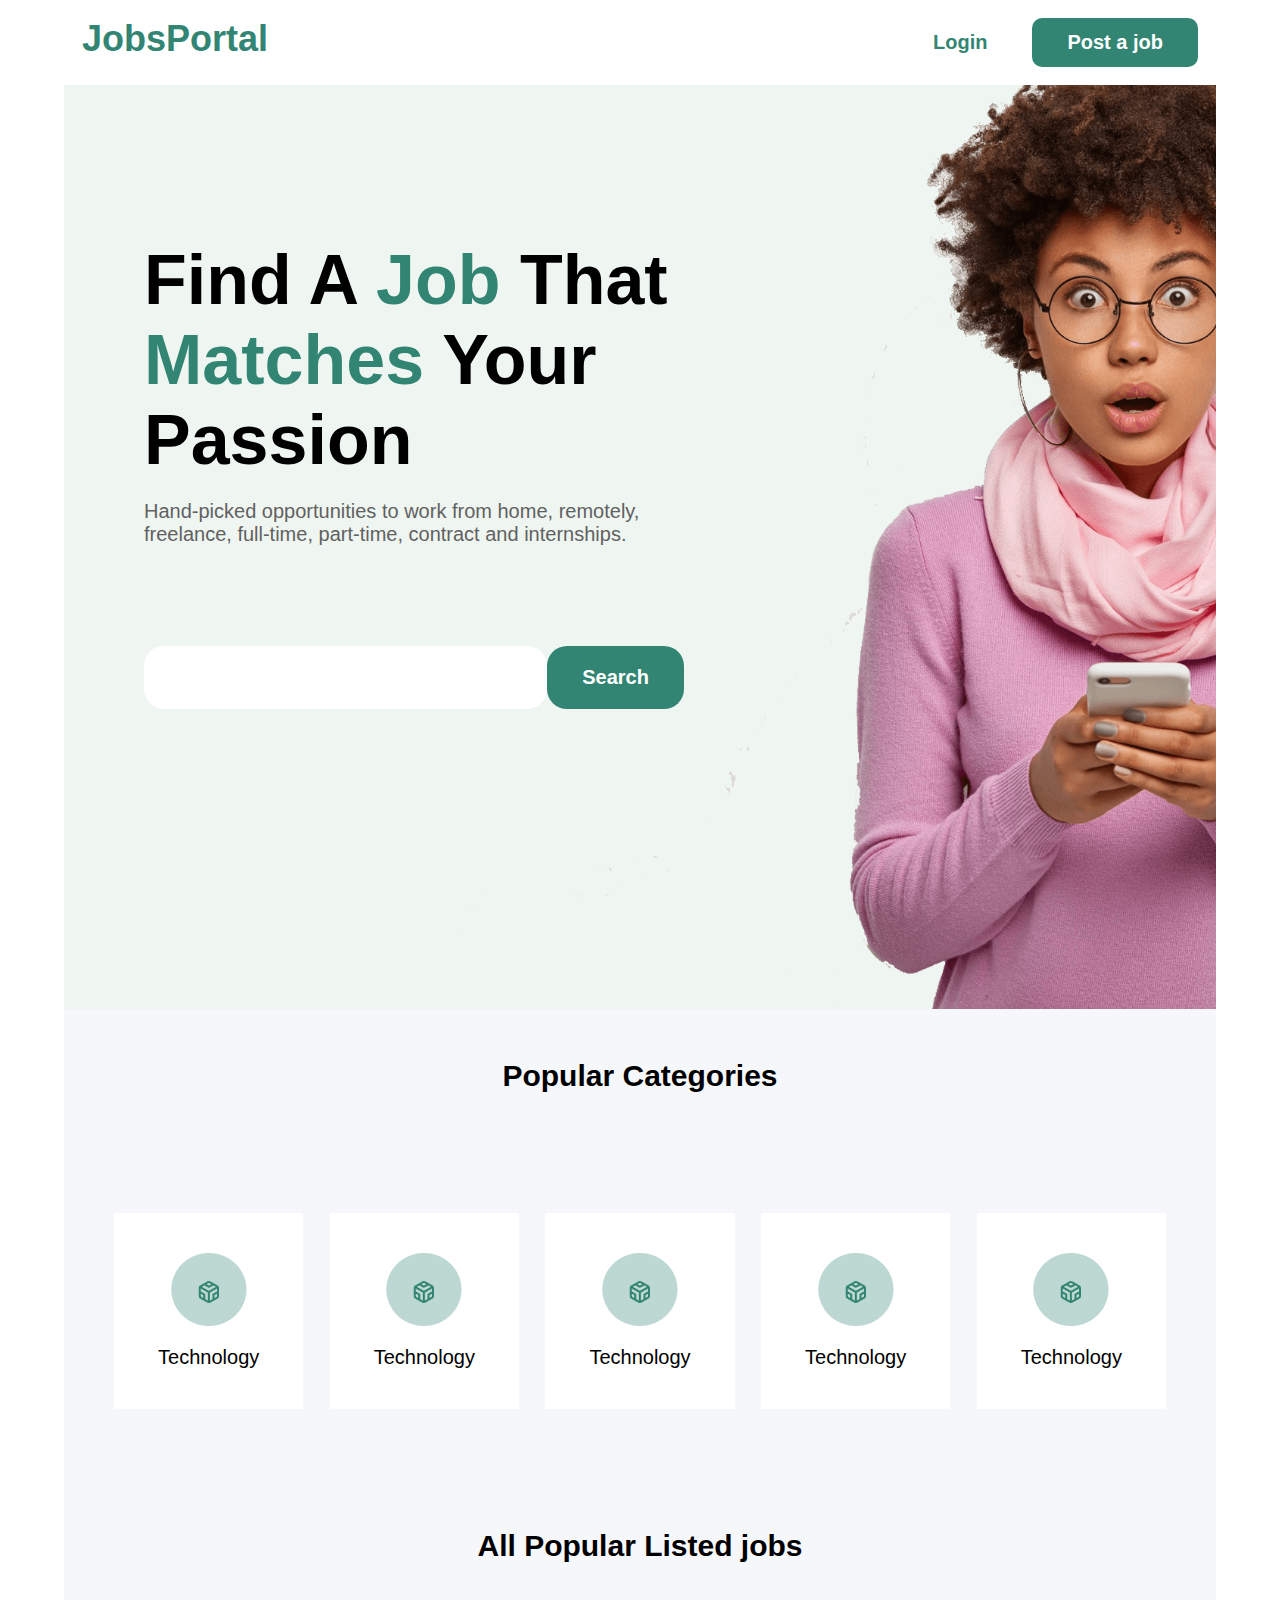
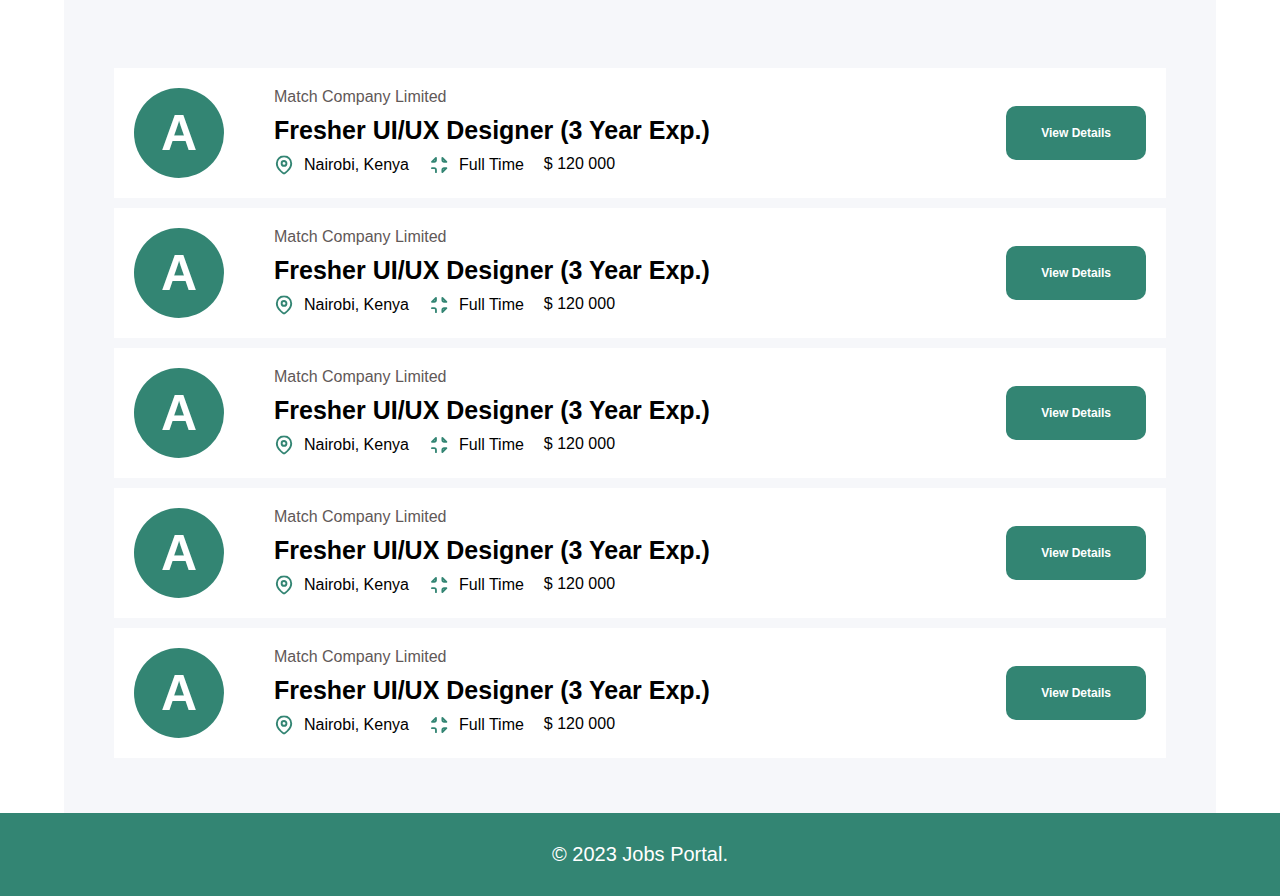
==== index.html @ bf5370c1 "initial commit and home page" ====
<!DOCTYPE html>
<html lang="en">
  <head>
    <meta charset="UTF-8" />
    <meta name="viewport" content="width=device-width, initial-scale=1.0" />
    <link rel="stylesheet" href="style.css" />
    <title>Job Portal</title>
  </head>
  <body>
    <!-- NAV -->
    <nav>
      <a href="#" class="navTitle">JobsPortal</a>
      <div class="navButtons">
        <button class="navButton login">Login</button>
        <button class="navButton addJob">Post a job</button>
      </div>
    </nav>
    <!-- Main Screen -->
    <section class="mainScreen">
      <div class="descriptionMain">
        <h1 class="mainH1">
          Find A <span>Job</span> That <span>Matches</span> Your Passion
        </h1>
        <p class="mainP">
          Hand-picked opportunities to work from home, remotely, freelance,
          full-time, part-time, contract and internships.
        </p>
        <div class="searchBar">
          <input type="text" />
          <button>Search</button>
        </div>
      </div>
    </section>

    <!-- Popular Categories -->

    <section class="popularCategories">
      <h2>Popular Categories</h2>
      <div class="categories">
        <div class="category">
          <img src="./pictures/categoryLogo.png" alt="category logo" />
          <p>Technology</p>
        </div>
        <div class="category">
          <img src="./pictures/categoryLogo.png" alt="category logo" />
          <p>Technology</p>
        </div>
        <div class="category">
          <img src="./pictures/categoryLogo.png" alt="category logo" />
          <p>Technology</p>
        </div>
        <div class="category">
          <img src="./pictures/categoryLogo.png" alt="category logo" />
          <p>Technology</p>
        </div>
        <div class="category">
          <img src="./pictures/categoryLogo.png" alt="category logo" />
          <p>Technology</p>
        </div>
      </div>
    </section>

    <!-- Popular jobs -->

    <section class="popularJobs">
      <h2>All Popular Listed jobs</h2>
      <div class="jobs">
        <div class="job">
          <div class="jobMainElements">
            <div class="jobLogo">
              <p class="logoSymbol">A</p>
            </div>
            <div class="jobDescription">
              <p>Match Company Limited</p>
              <h3>Fresher UI/UX Designer (3 Year Exp.)</h3>
              <div class="jobDetails">
                <div class="jobLocation">
                  <img
                    class="smalIcon"
                    src="./pictures/jobLocation.svg"
                    alt="job location"
                  />
                  <p>Nairobi, Kenya</p>
                </div>
                <div class="jobType">
                  <img
                    class="smalIcon"
                    src="./pictures/jobTypeIcon.svg"
                    alt="job type icon"
                  />
                  <p>Full Time</p>
                </div>
                <p class="jobEarning">$ 120 000</p>
              </div>
            </div>
          </div>
          <button class="jobButton">View Details</button>
        </div>
        <div class="job">
          <div class="jobMainElements">
            <div class="jobLogo">
              <p class="logoSymbol">A</p>
            </div>
            <div class="jobDescription">
              <p>Match Company Limited</p>
              <h3>Fresher UI/UX Designer (3 Year Exp.)</h3>
              <div class="jobDetails">
                <div class="jobLocation">
                  <img
                    class="smalIcon"
                    src="./pictures/jobLocation.svg"
                    alt="job location"
                  />
                  <p>Nairobi, Kenya</p>
                </div>
                <div class="jobType">
                  <img
                    class="smalIcon"
                    src="./pictures/jobTypeIcon.svg"
                    alt="job type icon"
                  />
                  <p>Full Time</p>
                </div>
                <p class="jobEarning">$ 120 000</p>
              </div>
            </div>
          </div>
          <button class="jobButton">View Details</button>
        </div>
        <div class="job">
          <div class="jobMainElements">
            <div class="jobLogo">
              <p class="logoSymbol">A</p>
            </div>
            <div class="jobDescription">
              <p>Match Company Limited</p>
              <h3>Fresher UI/UX Designer (3 Year Exp.)</h3>
              <div class="jobDetails">
                <div class="jobLocation">
                  <img
                    class="smalIcon"
                    src="./pictures/jobLocation.svg"
                    alt="job location"
                  />
                  <p>Nairobi, Kenya</p>
                </div>
                <div class="jobType">
                  <img
                    class="smalIcon"
                    src="./pictures/jobTypeIcon.svg"
                    alt="job type icon"
                  />
                  <p>Full Time</p>
                </div>
                <p class="jobEarning">$ 120 000</p>
              </div>
            </div>
          </div>
          <button class="jobButton">View Details</button>
        </div>
        <div class="job">
          <div class="jobMainElements">
            <div class="jobLogo">
              <p class="logoSymbol">A</p>
            </div>
            <div class="jobDescription">
              <p>Match Company Limited</p>
              <h3>Fresher UI/UX Designer (3 Year Exp.)</h3>
              <div class="jobDetails">
                <div class="jobLocation">
                  <img
                    class="smalIcon"
                    src="./pictures/jobLocation.svg"
                    alt="job location"
                  />
                  <p>Nairobi, Kenya</p>
                </div>
                <div class="jobType">
                  <img
                    class="smalIcon"
                    src="./pictures/jobTypeIcon.svg"
                    alt="job type icon"
                  />
                  <p>Full Time</p>
                </div>
                <p class="jobEarning">$ 120 000</p>
              </div>
            </div>
          </div>
          <button class="jobButton">View Details</button>
        </div>
        <div class="job">
          <div class="jobMainElements">
            <div class="jobLogo">
              <p class="logoSymbol">A</p>
            </div>
            <div class="jobDescription">
              <p>Match Company Limited</p>
              <h3>Fresher UI/UX Designer (3 Year Exp.)</h3>
              <div class="jobDetails">
                <div class="jobLocation">
                  <img
                    class="smalIcon"
                    src="./pictures/jobLocation.svg"
                    alt="job location"
                  />
                  <p>Nairobi, Kenya</p>
                </div>
                <div class="jobType">
                  <img
                    class="smalIcon"
                    src="./pictures/jobTypeIcon.svg"
                    alt="job type icon"
                  />
                  <p>Full Time</p>
                </div>
                <p class="jobEarning">$ 120 000</p>
              </div>
            </div>
          </div>
          <button class="jobButton">View Details</button>
        </div>
      </div>
    </section>

    <!-- Foot -->

    <section class="foot">
      <p>© 2023 Jobs Portal.</p>
    </section>
  </body>
</html>
---- style.css ----
* {
  margin: 0;
  padding: 0;
  box-sizing: border-box;
  font-family: Arial, "Helvetica Neue", Helvetica, sans-serif;
}

body {
  display: flex;
  flex-direction: column;
  align-items: center;
  width: 90vw;
  max-width: 1400px;
  margin: 0 auto;
  overflow-x: hidden;
}

/* Navbar */
nav {
  display: flex;
  position: absolute;
  width: 90vw;
  max-width: 1400px;
  background-color: #fff;
  top: 0;
  margin: 0px auto;
  padding: 18px;
  justify-content: space-between;
}

.navTitle {
  font-family: Arial, "Helvetica Neue", Helvetica, sans-serif;
  font-weight: 800;
  text-decoration: none;
  color: #338573;
  font-size: 36px;
}

.navButtons {
  display: flex;
  align-items: center;
  justify-content: space-between;
}

.navButton {
  margin-left: 10px;
  border: none;
  border-radius: 10px;
  padding: 13px 35px;
  font-size: 20px;
  font-weight: 700;
  cursor: pointer;
}

.login {
  color: #338573;
  background-color: #fff;
  transition: 0.3s;
}

.login:hover {
  color: #fff;
  background-color: #338573;
}

.addJob {
  color: #fff;
  background-color: #338573;
  transition: 0.3s;
}
.addJob:hover {
  color: #338573;
  background-color: #fff;
}

/* Main Screen */

.mainScreen {
  width: 100%;
  display: flex;
  flex-direction: column;
  background-color: #eff6f2;
  padding-top: 100px;
  background-image: url(./pictures/mainBannerImage.png);
  background-size: cover;
}

.descriptionMain {
  width: 50%;
  margin-top: 140px;
  margin-left: 80px;
}

.mainH1 {
  font-size: 70px;
  font-weight: 800;
  margin-bottom: 20px;
}

.mainH1 span {
  color: #338573;
}

.mainP {
  color: #616161;
  font-size: 20px;
  margin-bottom: 100px;
}

.searchBar {
  display: flex;
  flex-direction: row;
  width: 100%;
  margin-bottom: 300px;
}
.searchBar input {
  border: none;
  width: 70%;
  font-size: 20px;
  padding: 20px;
  border-radius: 20px;
}

.searchBar button {
  border: none;
  border-radius: 20px;
  padding: 13px 35px;
  font-size: 20px;
  font-weight: 700;
  cursor: pointer;
  color: #fff;
  background-color: #338573;
}

/* Popular Categories */

.popularCategories {
  display: flex;
  flex-direction: column;
  width: 100%;
  align-items: center;
  background-color: #f6f7fa;
}

.popularCategories h2 {
  font-size: 30px;
  font-weight: 600;
  margin-top: 50px;
  margin-bottom: 50px;
}

.categories {
  display: flex;
  flex-direction: row;
  align-items: center;
  width: 100%;
  flex-wrap: wrap;
  justify-content: space-between;
  padding: 50px;
}

.category {
  display: flex;
  flex-direction: column;
  align-items: center;
  background: #fff;
  width: 18%;
  margin: 20px 0;
  padding: 20px;
  cursor: pointer;
  transition: 0.3s;
}

.category:hover {
  transform: scale(1.1);
}

.category img {
  padding: 20px;
}

.category p {
  font-size: 20px;
  font-weight: 600px;
  padding-bottom: 20px;
}

/* Popular jobs */

.popularJobs {
  display: flex;
  flex-direction: column;
  width: 100%;
  align-items: center;
  background-color: #f6f7fa;
}

.popularJobs h2 {
  font-size: 30px;
  font-weight: 600;
  margin-top: 50px;
  margin-bottom: 50px;
}

.jobs {
  display: flex;
  flex-direction: row;
  align-items: center;
  width: 100%;
  flex-wrap: wrap;
  justify-content: space-between;
  padding: 50px;
}

.job {
  display: flex;
  flex-direction: row;
  align-items: center;
  justify-content: space-between;
  background: #fff;
  width: 100%;
  margin: 5px 0;
  padding: 20px;
  transition: 0.3s;
}

.job:hover {
  transform: scale(1.05);
}

.jobMainElements {
  display: flex;
  flex-direction: row;
  width: 80%;
}

.jobLogo {
  display: flex;
  flex-direction: column;
  align-items: center;
  justify-content: center;
  width: 20%;
  max-width: 90px;
  aspect-ratio: 1;
  background-color: #338573;
  border-radius: 50%;
  margin-right: 50px;
}

.jobLogo p {
  font-size: 50px;
  color: #fff;
  font-weight: 700;
}

.jobDescription {
  display: flex;
  flex-direction: column;
  width: 80%;
}

.jobDescription p {
  color: #5f5858;
  font-size: 16px;
  font-weight: 400;
}

.jobDescription h3 {
  font-size: 25px;
  font-weight: 600;
  margin-bottom: 10px;
  margin-top: 10px;
}

.jobDetails {
  display: flex;
  flex-direction: row;
}

.jobLocation {
  display: flex;
  flex-direction: row;
  margin-right: 20px;
  align-items: center;
}

.jobLocation p {
  margin-left: 10px;
  color: black;
}

.smalIcon {
  width: 20px;
  height: 20px;
}

.jobType {
  display: flex;
  flex-direction: row;
  margin-right: 20px;
  align-items: center;
}

.jobType p {
  margin-left: 10px;
  color: black;
}

p.jobEarning {
  color: black;
}

.jobButton {
  border: none;
  border-radius: 10px;
  padding: 20px 35px;
  font-size: 12px;
  font-weight: 700;
  cursor: pointer;
  color: #fff;
  background-color: #338573;
  transition: 0.3s;
}
.jobButton:hover {
  color: #338573;
  background-color: #fff;
}

/* Foot */

.foot {
  display: flex;
  flex-direction: column;
  align-items: center;
  justify-content: center;
  background-color: #338573;
  width: 100vw;
}

.foot p {
  font-size: 20px;
  color: #fff;
  font-weight: 400;
  padding: 30px;
}
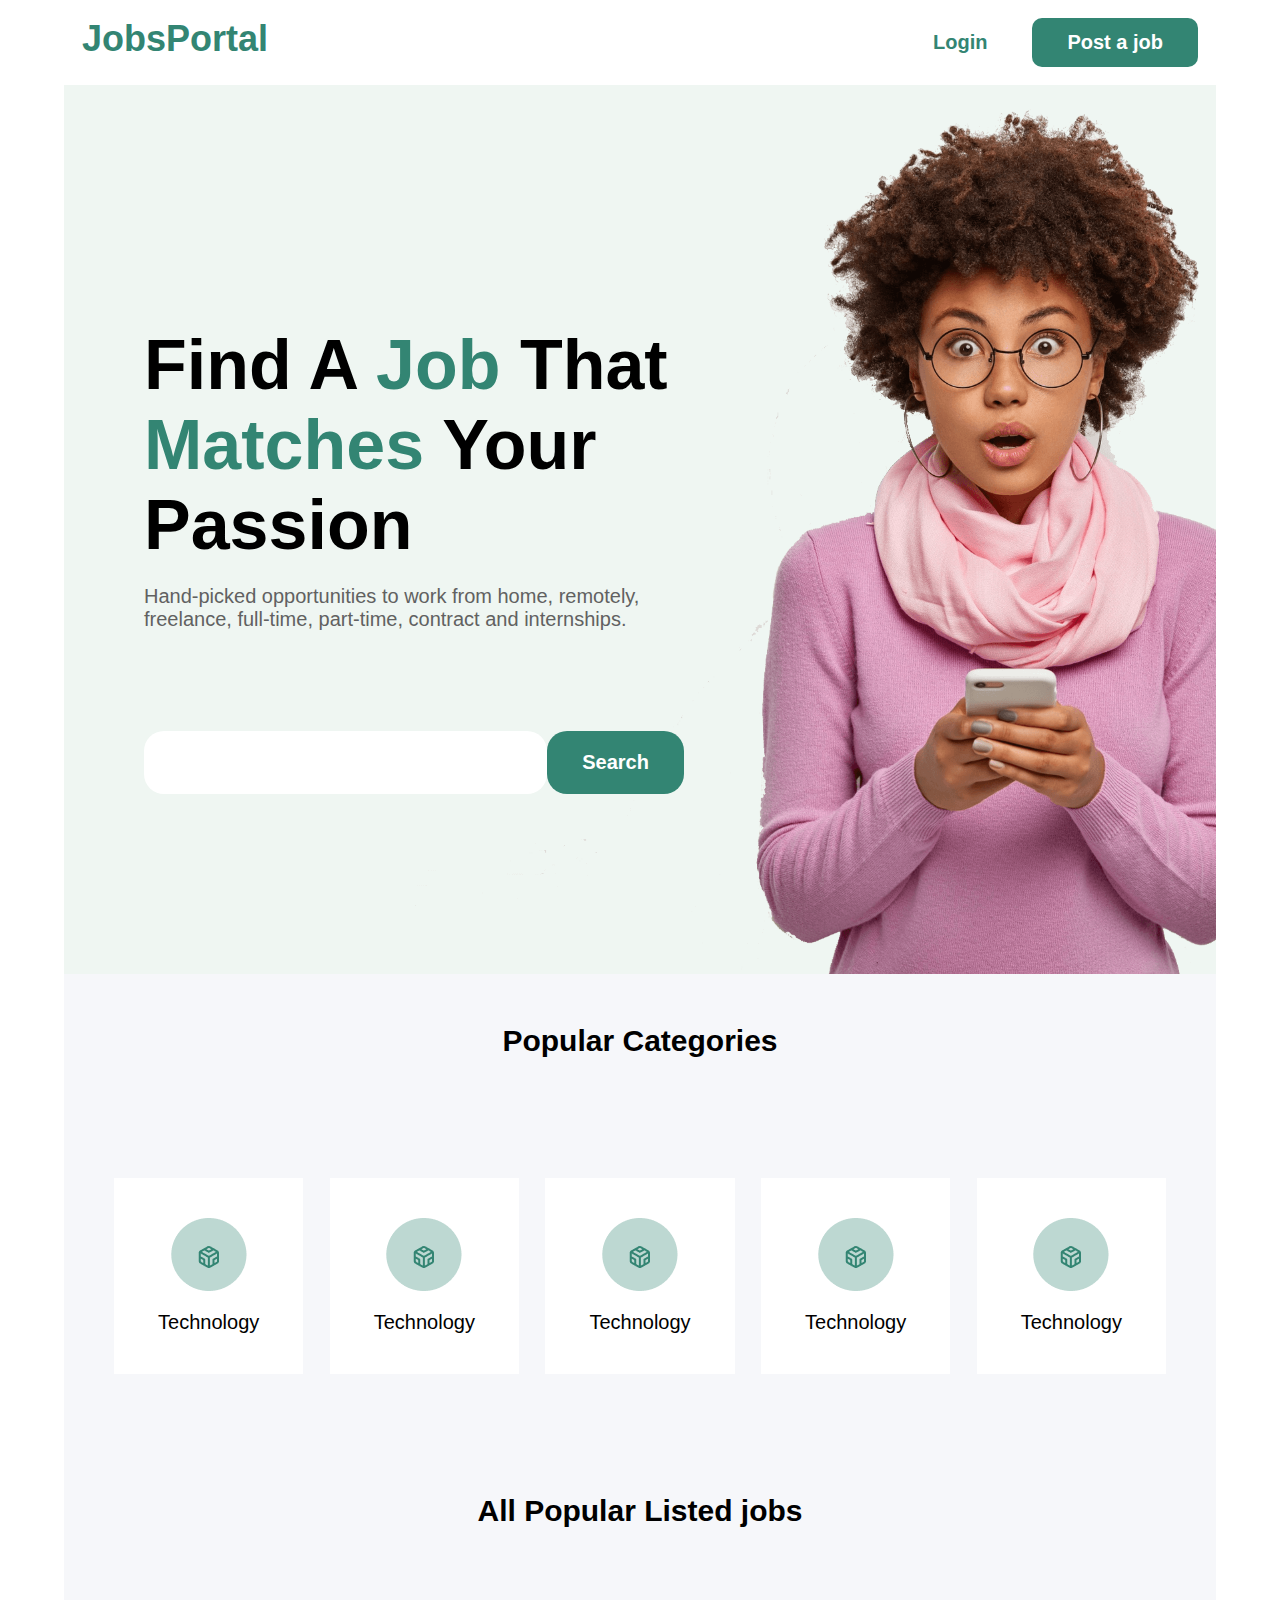
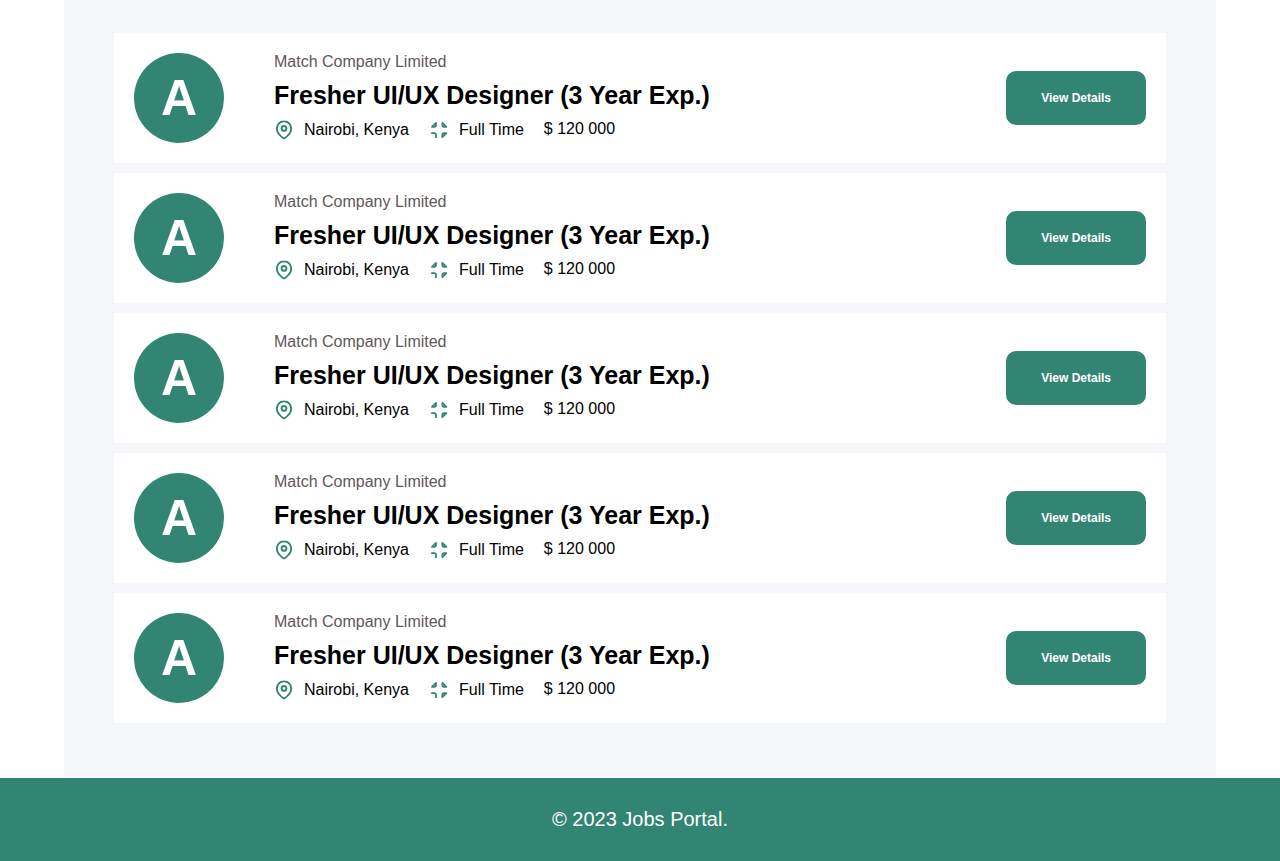
==== commit 3674183f: "add job page" ====
--- a/index.html
+++ b/index.html
@@ -3,13 +3,13 @@
   <head>
     <meta charset="UTF-8" />
     <meta name="viewport" content="width=device-width, initial-scale=1.0" />
-    <link rel="stylesheet" href="style.css" />
+    <link rel="stylesheet" href="./styles/style.css" />
     <title>Job Portal</title>
   </head>
   <body>
     <!-- NAV -->
     <nav>
-      <a href="#" class="navTitle">JobsPortal</a>
+      <a href="./index.html" class="navTitle">JobsPortal</a>
       <div class="navButtons">
         <button class="navButton login">Login</button>
         <button class="navButton addJob">Post a job</button>
@@ -94,7 +94,9 @@
               </div>
             </div>
           </div>
-          <button class="jobButton">View Details</button>
+          <a href="./pages/jobPage.html"
+            ><button class="jobButton">View Details</button></a
+          >
         </div>
         <div class="job">
           <div class="jobMainElements">
--- a/styles/style.css
+++ b/styles/style.css
@@ -0,0 +1,343 @@
+* {
+  margin: 0;
+  padding: 0;
+  box-sizing: border-box;
+  font-family: Arial, "Helvetica Neue", Helvetica, sans-serif;
+}
+
+body {
+  display: flex;
+  flex-direction: column;
+  align-items: center;
+  width: 90vw;
+  max-width: 1400px;
+  margin: 0 auto;
+  overflow-x: hidden;
+}
+
+/* Navbar */
+nav {
+  display: flex;
+  width: 90vw;
+  max-width: 1400px;
+  background-color: #fff;
+  margin: 0px auto;
+  padding: 18px;
+  justify-content: space-between;
+}
+
+.navTitle {
+  font-family: Arial, "Helvetica Neue", Helvetica, sans-serif;
+  font-weight: 800;
+  text-decoration: none;
+  color: #338573;
+  font-size: 36px;
+}
+
+.navButtons {
+  display: flex;
+  align-items: center;
+  justify-content: space-between;
+}
+
+.navButton {
+  margin-left: 10px;
+  border: none;
+  border-radius: 10px;
+  padding: 13px 35px;
+  font-size: 20px;
+  font-weight: 700;
+  cursor: pointer;
+}
+
+.login {
+  color: #338573;
+  background-color: #fff;
+  transition: 0.3s;
+}
+
+.login:hover {
+  color: #fff;
+  background-color: #338573;
+}
+
+.addJob {
+  color: #fff;
+  background-color: #338573;
+  transition: 0.3s;
+}
+.addJob:hover {
+  color: #338573;
+  background-color: #fff;
+}
+
+/* Main Screen */
+
+.mainScreen {
+  width: 100%;
+  display: flex;
+  flex-direction: column;
+  background-color: #eff6f2;
+  padding-top: 100px;
+  background-image: url(../pictures/mainBannerImage.png);
+  background-size: cover;
+}
+
+.descriptionMain {
+  width: 50%;
+  margin-top: 140px;
+  margin-left: 80px;
+}
+
+.mainH1 {
+  font-size: 70px;
+  font-weight: 800;
+  margin-bottom: 20px;
+}
+
+.mainH1 span {
+  color: #338573;
+}
+
+.mainP {
+  color: #616161;
+  font-size: 20px;
+  margin-bottom: 100px;
+}
+
+.searchBar {
+  display: flex;
+  flex-direction: row;
+  width: 100%;
+  margin-bottom: 180px;
+}
+.searchBar input {
+  border: none;
+  width: 70%;
+  font-size: 20px;
+  padding: 20px;
+  border-radius: 20px;
+}
+
+.searchBar button {
+  border: none;
+  border-radius: 20px;
+  padding: 13px 35px;
+  font-size: 20px;
+  font-weight: 700;
+  cursor: pointer;
+  color: #fff;
+  background-color: #338573;
+}
+
+/* Popular Categories */
+
+.popularCategories {
+  display: flex;
+  flex-direction: column;
+  width: 100%;
+  align-items: center;
+  background-color: #f6f7fa;
+}
+
+.popularCategories h2 {
+  font-size: 30px;
+  font-weight: 600;
+  margin-top: 50px;
+  margin-bottom: 50px;
+}
+
+.categories {
+  display: flex;
+  flex-direction: row;
+  align-items: center;
+  width: 100%;
+  flex-wrap: wrap;
+  justify-content: space-between;
+  padding: 50px;
+}
+
+.category {
+  display: flex;
+  flex-direction: column;
+  align-items: center;
+  background: #fff;
+  width: 18%;
+  margin: 20px 0;
+  padding: 20px;
+  cursor: pointer;
+  transition: 0.3s;
+}
+
+.category:hover {
+  transform: scale(1.1);
+}
+
+.category img {
+  padding: 20px;
+}
+
+.category p {
+  font-size: 20px;
+  font-weight: 600px;
+  padding-bottom: 20px;
+}
+
+/* Popular jobs */
+
+.popularJobs {
+  display: flex;
+  flex-direction: column;
+  width: 100%;
+  align-items: center;
+  background-color: #f6f7fa;
+}
+
+.popularJobs h2 {
+  font-size: 30px;
+  font-weight: 600;
+  margin-top: 50px;
+  margin-bottom: 50px;
+}
+
+.jobs {
+  display: flex;
+  flex-direction: row;
+  align-items: center;
+  width: 100%;
+  flex-wrap: wrap;
+  justify-content: space-between;
+  padding: 50px;
+}
+
+.job {
+  display: flex;
+  flex-direction: row;
+  align-items: center;
+  justify-content: space-between;
+  background: #fff;
+  width: 100%;
+  margin: 5px 0;
+  padding: 20px;
+  transition: 0.3s;
+}
+
+.job:hover {
+  transform: scale(1.05);
+}
+
+.jobMainElements {
+  display: flex;
+  flex-direction: row;
+  width: 80%;
+}
+
+.jobLogo {
+  display: flex;
+  flex-direction: column;
+  align-items: center;
+  justify-content: center;
+  width: 20%;
+  max-width: 90px;
+  aspect-ratio: 1;
+  background-color: #338573;
+  border-radius: 50%;
+  margin-right: 50px;
+}
+
+.jobLogo p {
+  font-size: 50px;
+  color: #fff;
+  font-weight: 700;
+}
+
+.jobDescription {
+  display: flex;
+  flex-direction: column;
+  width: 80%;
+}
+
+.jobDescription p {
+  color: #5f5858;
+  font-size: 16px;
+  font-weight: 400;
+}
+
+.jobDescription h3 {
+  font-size: 25px;
+  font-weight: 600;
+  margin-bottom: 10px;
+  margin-top: 10px;
+}
+
+.jobDetails {
+  display: flex;
+  flex-direction: row;
+}
+
+.jobLocation {
+  display: flex;
+  flex-direction: row;
+  margin-right: 20px;
+  align-items: center;
+}
+
+.jobLocation p {
+  margin-left: 10px;
+  color: black;
+}
+
+.smalIcon {
+  width: 20px;
+  height: 20px;
+}
+
+.jobType {
+  display: flex;
+  flex-direction: row;
+  margin-right: 20px;
+  align-items: center;
+}
+
+.jobType p {
+  margin-left: 10px;
+  color: black;
+}
+
+p.jobEarning {
+  color: black;
+}
+
+.jobButton {
+  border: none;
+  border-radius: 10px;
+  padding: 20px 35px;
+  font-size: 12px;
+  font-weight: 700;
+  cursor: pointer;
+  color: #fff;
+  background-color: #338573;
+  transition: 0.3s;
+}
+.jobButton:hover {
+  color: #338573;
+  background-color: #fff;
+}
+
+/* Foot */
+
+.foot {
+  display: flex;
+  flex-direction: column;
+  align-items: center;
+  justify-content: center;
+  background-color: #338573;
+  width: 100vw;
+}
+
+.foot p {
+  font-size: 20px;
+  color: #fff;
+  font-weight: 400;
+  padding: 30px;
+}
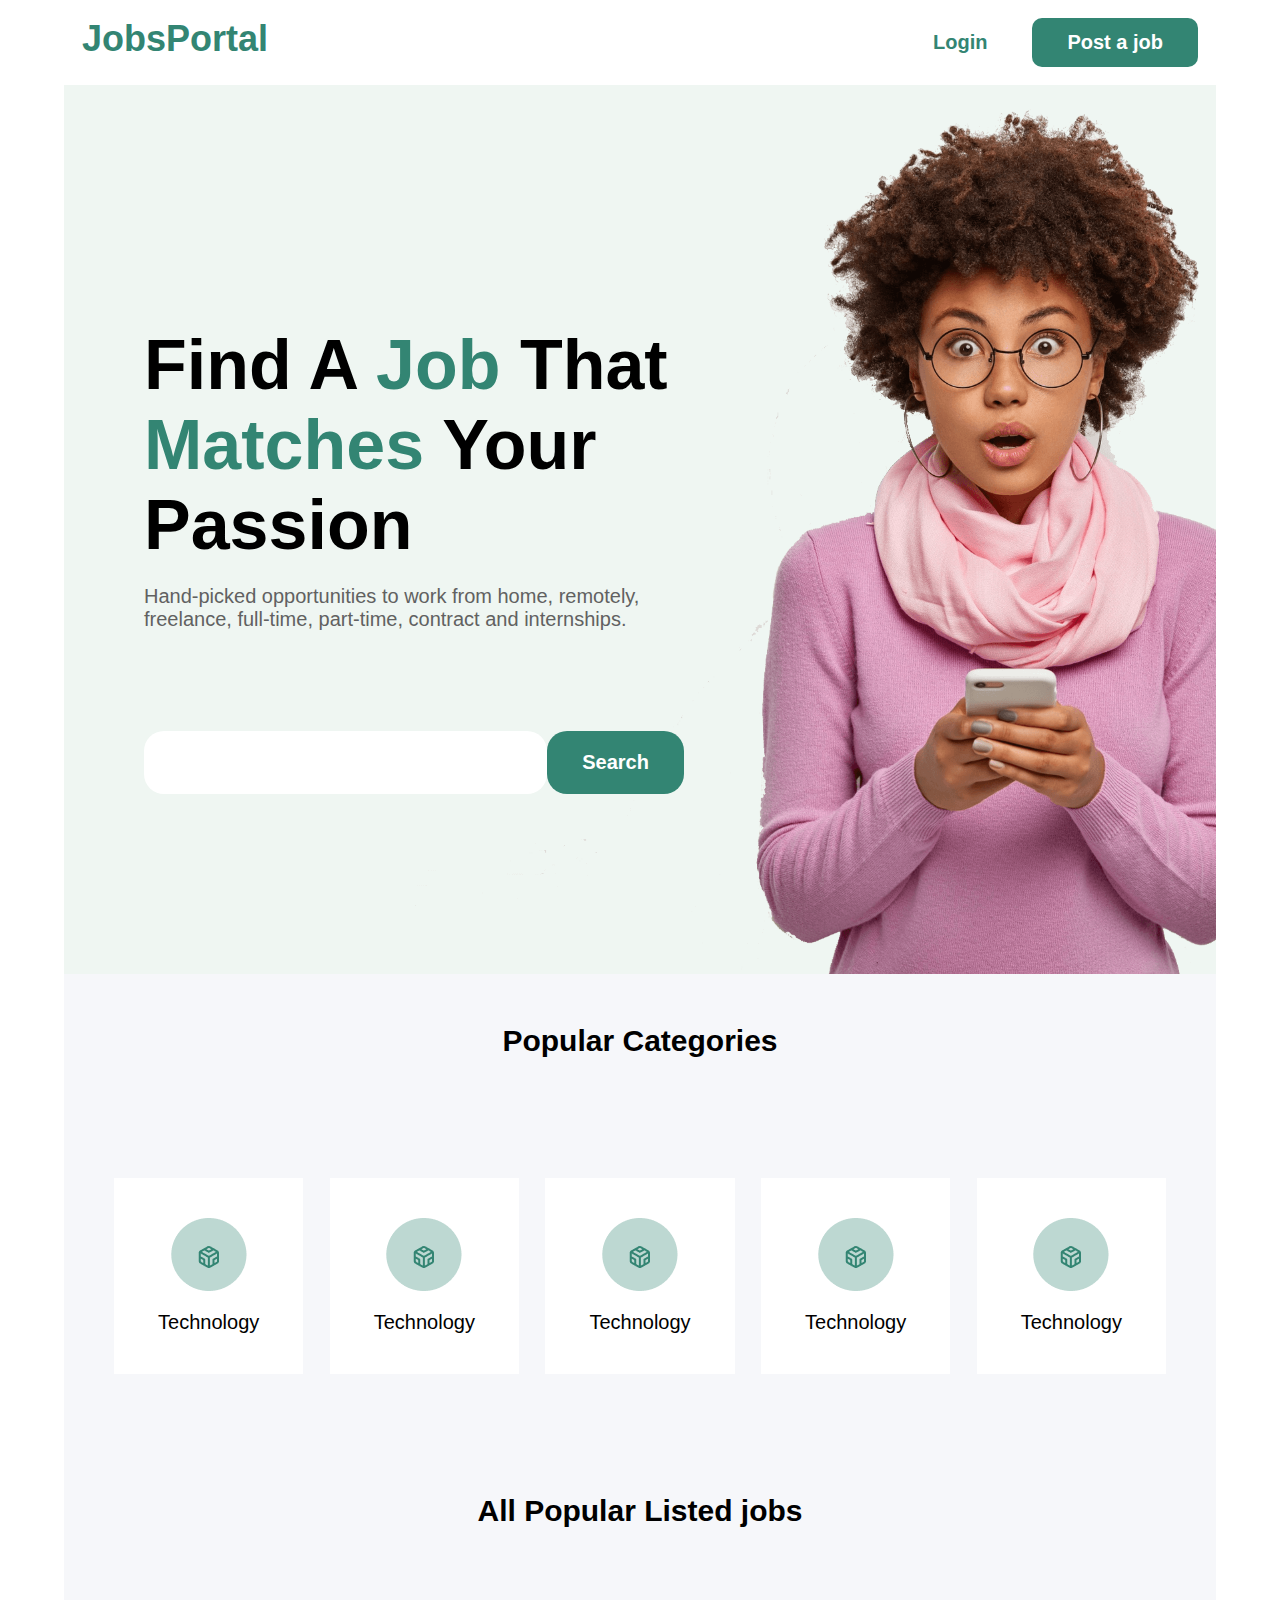
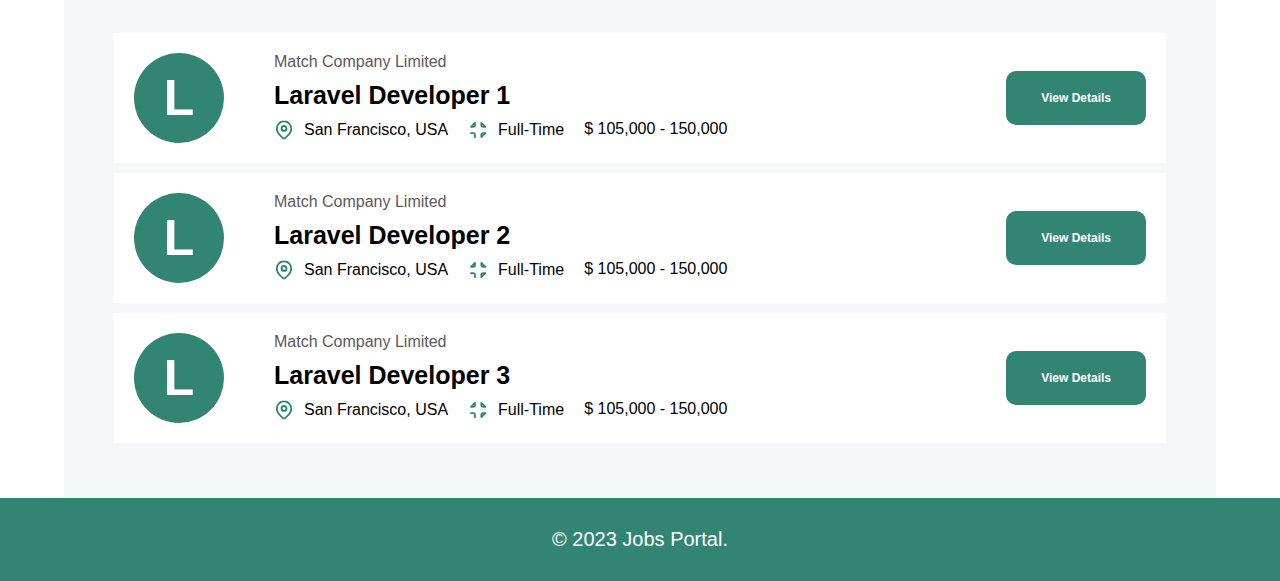
==== commit 60ff59d3: "add json file and jobs list loading script" ====
--- a/index.html
+++ b/index.html
@@ -11,8 +11,12 @@
     <nav>
       <a href="./index.html" class="navTitle">JobsPortal</a>
       <div class="navButtons">
-        <button class="navButton login">Login</button>
-        <button class="navButton addJob">Post a job</button>
+        <a href="./pages/loginPage.html"
+          ><button class="navButton login">Login</button></a
+        >
+        <a href="./pages/createJob.html"
+          ><button class="navButton addJob">Post a job</button></a
+        >
       </div>
     </nav>
     <!-- Main Screen -->
@@ -64,8 +68,8 @@
 
     <section class="popularJobs">
       <h2>All Popular Listed jobs</h2>
-      <div class="jobs">
-        <div class="job">
+      <div id="jobsOutput" class="jobs">
+        <!-- <div class="job">
           <div class="jobMainElements">
             <div class="jobLogo">
               <p class="logoSymbol">A</p>
@@ -221,7 +225,7 @@
             </div>
           </div>
           <button class="jobButton">View Details</button>
-        </div>
+        </div> -->
       </div>
     </section>
 
@@ -230,5 +234,6 @@
     <section class="foot">
       <p>© 2023 Jobs Portal.</p>
     </section>
+    <script src="./scripts/jobsList.js"></script>
   </body>
 </html>
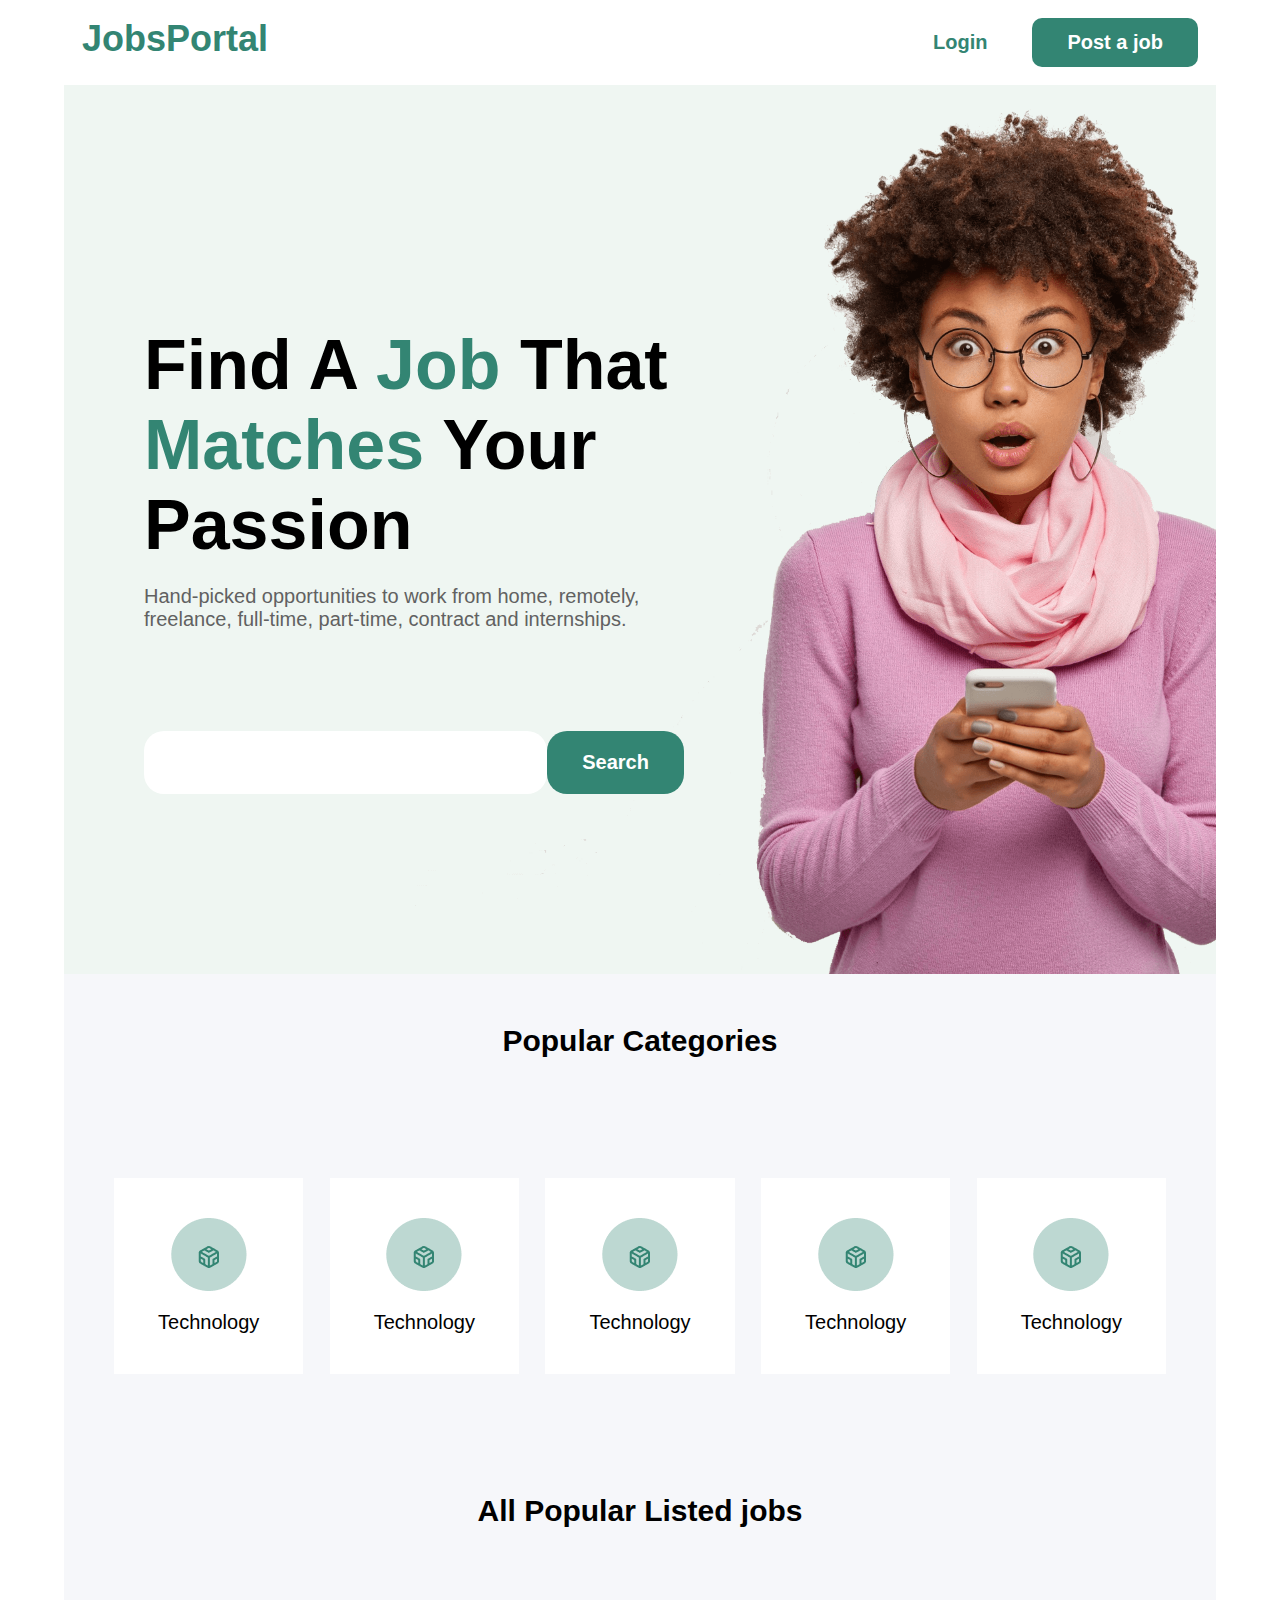
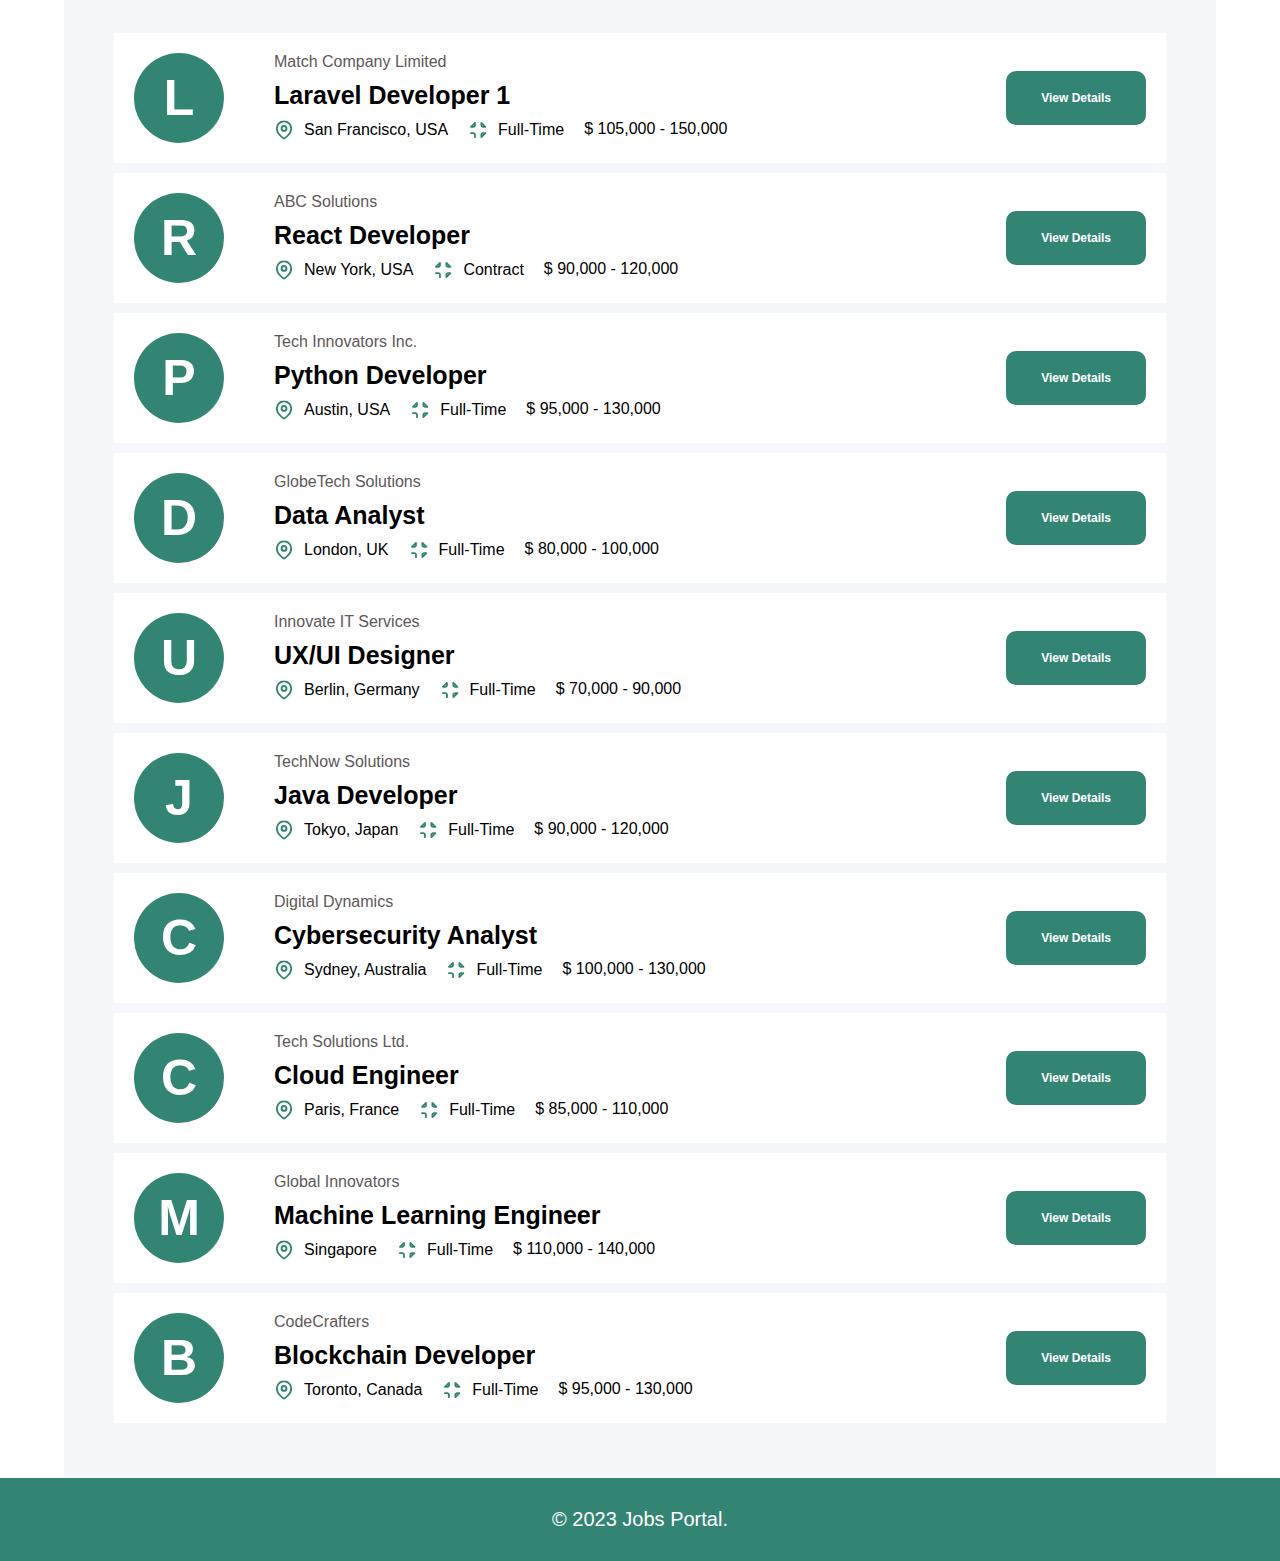
==== commit bf501167: "remove jobPage add popup" ====
--- a/index.html
+++ b/index.html
@@ -4,6 +4,7 @@
     <meta charset="UTF-8" />
     <meta name="viewport" content="width=device-width, initial-scale=1.0" />
     <link rel="stylesheet" href="./styles/style.css" />
+    <link rel="stylesheet" href="./styles/jobPopupStyles.css" />
     <title>Job Portal</title>
   </head>
   <body>
@@ -68,165 +69,20 @@
 
     <section class="popularJobs">
       <h2>All Popular Listed jobs</h2>
-      <div id="jobsOutput" class="jobs">
-        <!-- <div class="job">
-          <div class="jobMainElements">
-            <div class="jobLogo">
-              <p class="logoSymbol">A</p>
-            </div>
-            <div class="jobDescription">
-              <p>Match Company Limited</p>
-              <h3>Fresher UI/UX Designer (3 Year Exp.)</h3>
-              <div class="jobDetails">
-                <div class="jobLocation">
-                  <img
-                    class="smalIcon"
-                    src="./pictures/jobLocation.svg"
-                    alt="job location"
-                  />
-                  <p>Nairobi, Kenya</p>
-                </div>
-                <div class="jobType">
-                  <img
-                    class="smalIcon"
-                    src="./pictures/jobTypeIcon.svg"
-                    alt="job type icon"
-                  />
-                  <p>Full Time</p>
-                </div>
-                <p class="jobEarning">$ 120 000</p>
-              </div>
-            </div>
-          </div>
-          <a href="./pages/jobPage.html"
-            ><button class="jobButton">View Details</button></a
-          >
-        </div>
-        <div class="job">
-          <div class="jobMainElements">
-            <div class="jobLogo">
-              <p class="logoSymbol">A</p>
-            </div>
-            <div class="jobDescription">
-              <p>Match Company Limited</p>
-              <h3>Fresher UI/UX Designer (3 Year Exp.)</h3>
-              <div class="jobDetails">
-                <div class="jobLocation">
-                  <img
-                    class="smalIcon"
-                    src="./pictures/jobLocation.svg"
-                    alt="job location"
-                  />
-                  <p>Nairobi, Kenya</p>
-                </div>
-                <div class="jobType">
-                  <img
-                    class="smalIcon"
-                    src="./pictures/jobTypeIcon.svg"
-                    alt="job type icon"
-                  />
-                  <p>Full Time</p>
-                </div>
-                <p class="jobEarning">$ 120 000</p>
-              </div>
-            </div>
-          </div>
-          <button class="jobButton">View Details</button>
-        </div>
-        <div class="job">
-          <div class="jobMainElements">
-            <div class="jobLogo">
-              <p class="logoSymbol">A</p>
-            </div>
-            <div class="jobDescription">
-              <p>Match Company Limited</p>
-              <h3>Fresher UI/UX Designer (3 Year Exp.)</h3>
-              <div class="jobDetails">
-                <div class="jobLocation">
-                  <img
-                    class="smalIcon"
-                    src="./pictures/jobLocation.svg"
-                    alt="job location"
-                  />
-                  <p>Nairobi, Kenya</p>
-                </div>
-                <div class="jobType">
-                  <img
-                    class="smalIcon"
-                    src="./pictures/jobTypeIcon.svg"
-                    alt="job type icon"
-                  />
-                  <p>Full Time</p>
-                </div>
-                <p class="jobEarning">$ 120 000</p>
-              </div>
-            </div>
-          </div>
-          <button class="jobButton">View Details</button>
-        </div>
-        <div class="job">
-          <div class="jobMainElements">
-            <div class="jobLogo">
-              <p class="logoSymbol">A</p>
-            </div>
-            <div class="jobDescription">
-              <p>Match Company Limited</p>
-              <h3>Fresher UI/UX Designer (3 Year Exp.)</h3>
-              <div class="jobDetails">
-                <div class="jobLocation">
-                  <img
-                    class="smalIcon"
-                    src="./pictures/jobLocation.svg"
-                    alt="job location"
-                  />
-                  <p>Nairobi, Kenya</p>
-                </div>
-                <div class="jobType">
-                  <img
-                    class="smalIcon"
-                    src="./pictures/jobTypeIcon.svg"
-                    alt="job type icon"
-                  />
-                  <p>Full Time</p>
-                </div>
-                <p class="jobEarning">$ 120 000</p>
-              </div>
-            </div>
-          </div>
-          <button class="jobButton">View Details</button>
-        </div>
-        <div class="job">
-          <div class="jobMainElements">
-            <div class="jobLogo">
-              <p class="logoSymbol">A</p>
-            </div>
-            <div class="jobDescription">
-              <p>Match Company Limited</p>
-              <h3>Fresher UI/UX Designer (3 Year Exp.)</h3>
-              <div class="jobDetails">
-                <div class="jobLocation">
-                  <img
-                    class="smalIcon"
-                    src="./pictures/jobLocation.svg"
-                    alt="job location"
-                  />
-                  <p>Nairobi, Kenya</p>
-                </div>
-                <div class="jobType">
-                  <img
-                    class="smalIcon"
-                    src="./pictures/jobTypeIcon.svg"
-                    alt="job type icon"
-                  />
-                  <p>Full Time</p>
-                </div>
-                <p class="jobEarning">$ 120 000</p>
-              </div>
-            </div>
-          </div>
-          <button class="jobButton">View Details</button>
-        </div> -->
-      </div>
+      <div id="jobsOutput" class="jobs"></div>
+    </section>
+
+    <!-- Job Info Popup -->
+
+    <section id="jobInfoPopup" class="jobInfoPopup inactive">
+      <img
+        id="popupClose"
+        class="popupClose"
+        src="./pictures/popupClose.svg"
+        alt="close popup"
+        onclick="closePopup()"
+      />
+      <div id="jobInfoPopupDescription" class="jobInfoPopupDescription"></div>
     </section>
 
     <!-- Foot -->
--- a/styles/style.css
+++ b/styles/style.css
@@ -13,6 +13,10 @@
   max-width: 1400px;
   margin: 0 auto;
   overflow-x: hidden;
+}
+
+body.popupOpen {
+  overflow: hidden;
 }
 
 /* Navbar */
@@ -324,6 +328,42 @@
   background-color: #fff;
 }
 
+/* Job Info Popup */
+
+.jobInfoPopup.active {
+  position: fixed;
+  justify-content: center;
+  align-items: end;
+  margin: 5vh auto;
+  height: 90vh;
+  width: 95vw;
+  display: flex;
+  flex-direction: column;
+  background-color: white;
+  border-radius: 20px;
+  border: 1px solid #d6d6d6;
+  transition: 0.3s linear;
+}
+
+.jobInfoPopup.inactive {
+  display: none;
+  transition: 0.3s linear;
+}
+
+.popupClose {
+  height: 10%;
+  cursor: pointer;
+}
+
+.jobInfoPopupDescription {
+  height: 95%;
+  width: 100%;
+  border-radius: 5px;
+  background-color: white;
+  overflow: auto;
+  padding: 2%;
+}
+
 /* Foot */
 
 .foot {
--- a/styles/jobPopupStyles.css
+++ b/styles/jobPopupStyles.css
@@ -0,0 +1,103 @@
+.titleJobPage {
+  display: flex;
+  flex-direction: column;
+  align-items: center;
+  justify-content: center;
+  width: 100%;
+  background-color: #f4f5f7;
+  margin-top: 50px;
+  margin-bottom: 25px;
+}
+
+.titleJobPage p {
+  font-size: 30px;
+  font-weight: 600;
+  padding: 30px;
+}
+
+.jobPageDescription {
+  display: flex;
+  flex-direction: column;
+  align-items: center;
+  width: 100%;
+  margin-bottom: 20px;
+}
+
+.jobPageDescription .buttons {
+  display: flex;
+  flex-direction: row;
+  align-items: center;
+  justify-content: center;
+  margin-bottom: 30px;
+}
+
+.jobPageDescription .buttons button:nth-child(1) {
+  border: 1px #aaa solid;
+  border-radius: 10px;
+  padding: 20px 35px;
+  font-size: 12px;
+  font-weight: 700;
+  cursor: pointer;
+  color: #338573;
+  background-color: #fff;
+  margin-right: 20px;
+  transition: 0.3s;
+}
+.jobPageDescription .buttons button:nth-child(2) {
+  border: none;
+  border-radius: 10px;
+  padding: 20px 35px;
+  font-size: 12px;
+  font-weight: 700;
+  cursor: pointer;
+  color: #fff;
+  background-color: #338573;
+  transition: 0.3s;
+}
+.jobPageDetailDescription {
+  width: 90%;
+}
+
+.jobPageDetailDescription .details {
+  display: flex;
+  flex-direction: column;
+  width: 100%;
+  margin-bottom: 20px;
+}
+
+.jobPageDetailDescription .details p {
+  font-size: 30px;
+  color: black;
+  margin-bottom: 10px;
+}
+
+.jobPageDetailDescription .details span {
+  font-weight: 600;
+}
+
+.jobPageDetailDescription .description {
+  display: flex;
+  flex-direction: column;
+  font-size: 24px;
+}
+.jobPageDetailDescription .description h3 {
+  font-size: 24px;
+  font-weight: 700;
+  margin-bottom: 20px;
+}
+
+.jobPageDetailDescription .description p {
+  font-size: 30px;
+  font-weight: 300;
+  margin-bottom: 30px;
+}
+
+.jobPageDetailDescription ul {
+  padding-left: 30px;
+  margin-bottom: 30px;
+}
+
+.jobPageDetailDescription ul li {
+  font-size: 20px;
+  margin-bottom: 5px;
+}
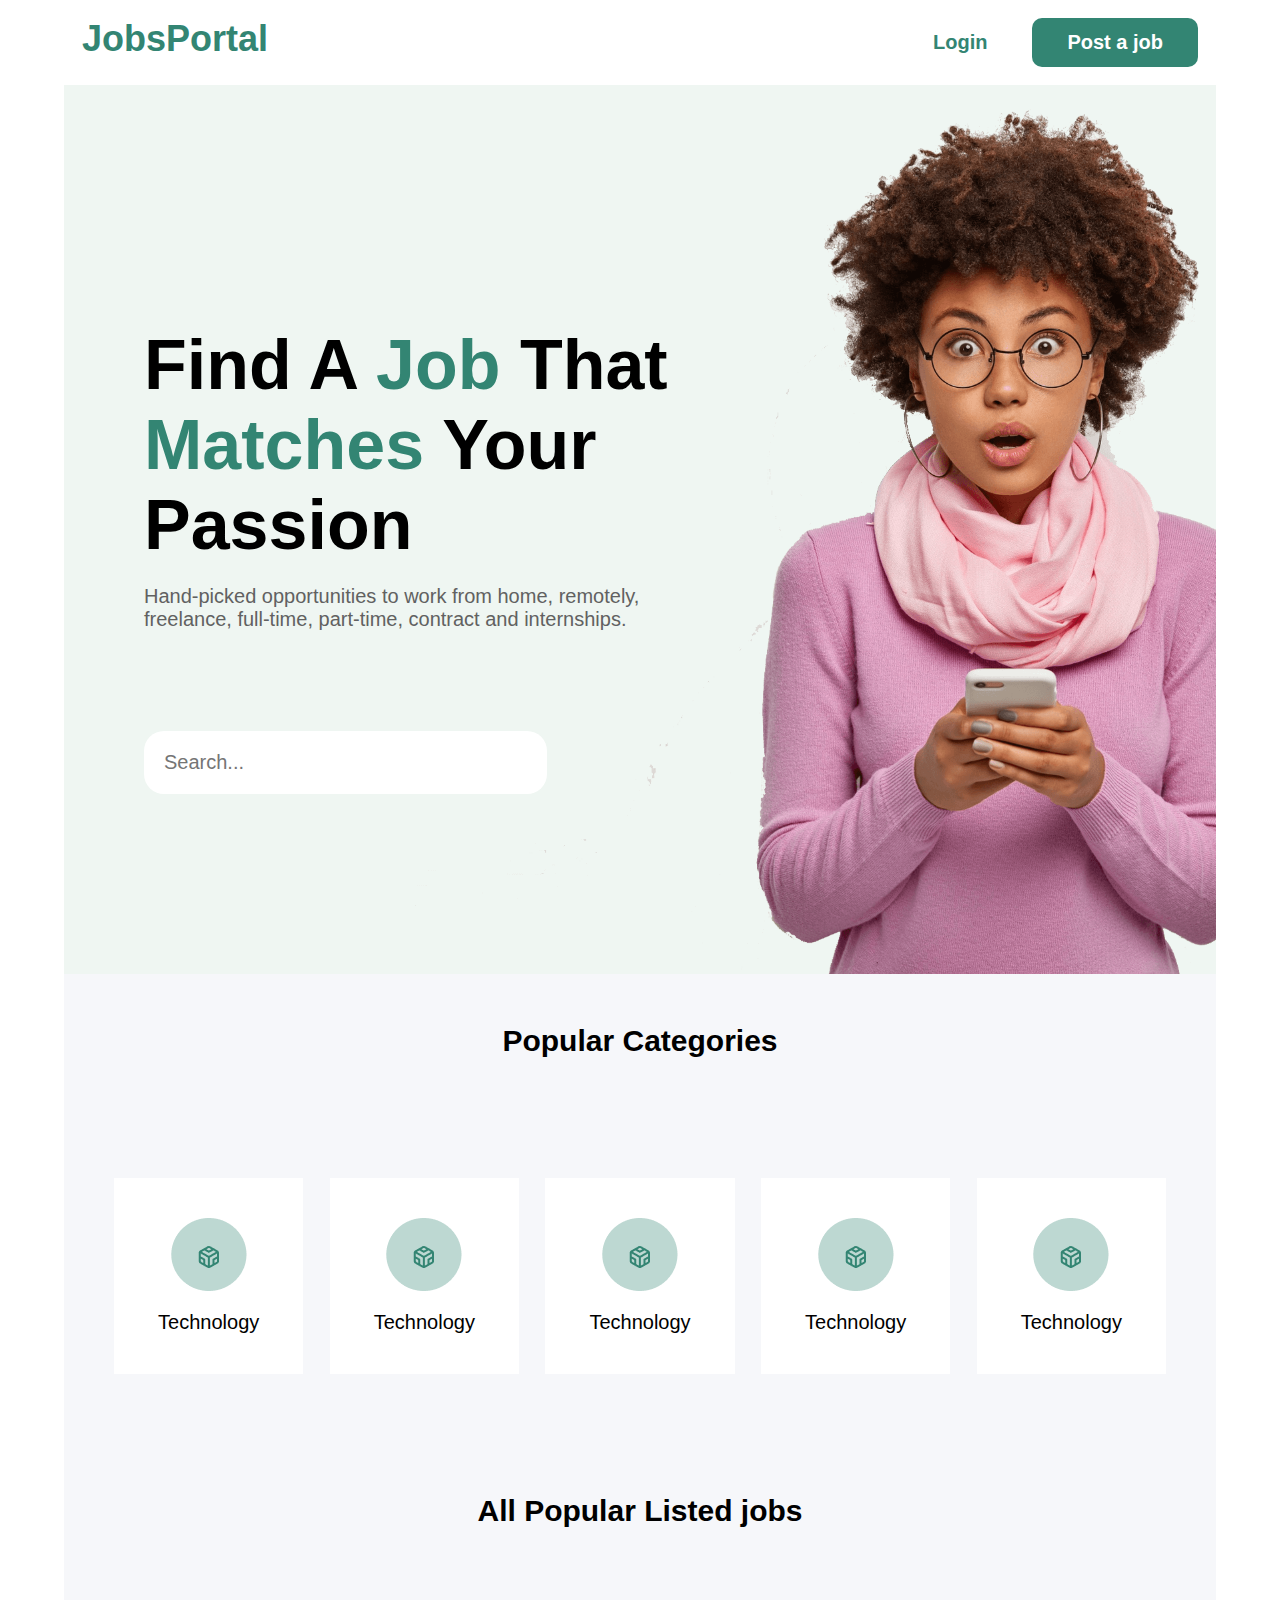
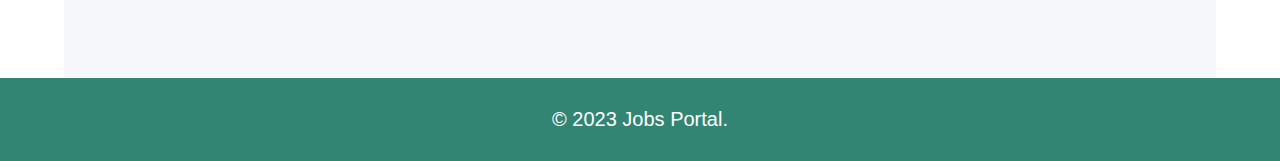
==== commit 4043cb63: "add search function" ====
--- a/index.html
+++ b/index.html
@@ -31,8 +31,7 @@
           full-time, part-time, contract and internships.
         </p>
         <div class="searchBar">
-          <input type="text" />
-          <button>Search</button>
+          <input type="text" id="searchInput" placeholder="Search..." />
         </div>
       </div>
     </section>
--- a/styles/style.css
+++ b/styles/style.css
@@ -121,17 +121,6 @@
   font-size: 20px;
   padding: 20px;
   border-radius: 20px;
-}
-
-.searchBar button {
-  border: none;
-  border-radius: 20px;
-  padding: 13px 35px;
-  font-size: 20px;
-  font-weight: 700;
-  cursor: pointer;
-  color: #fff;
-  background-color: #338573;
 }
 
 /* Popular Categories */
